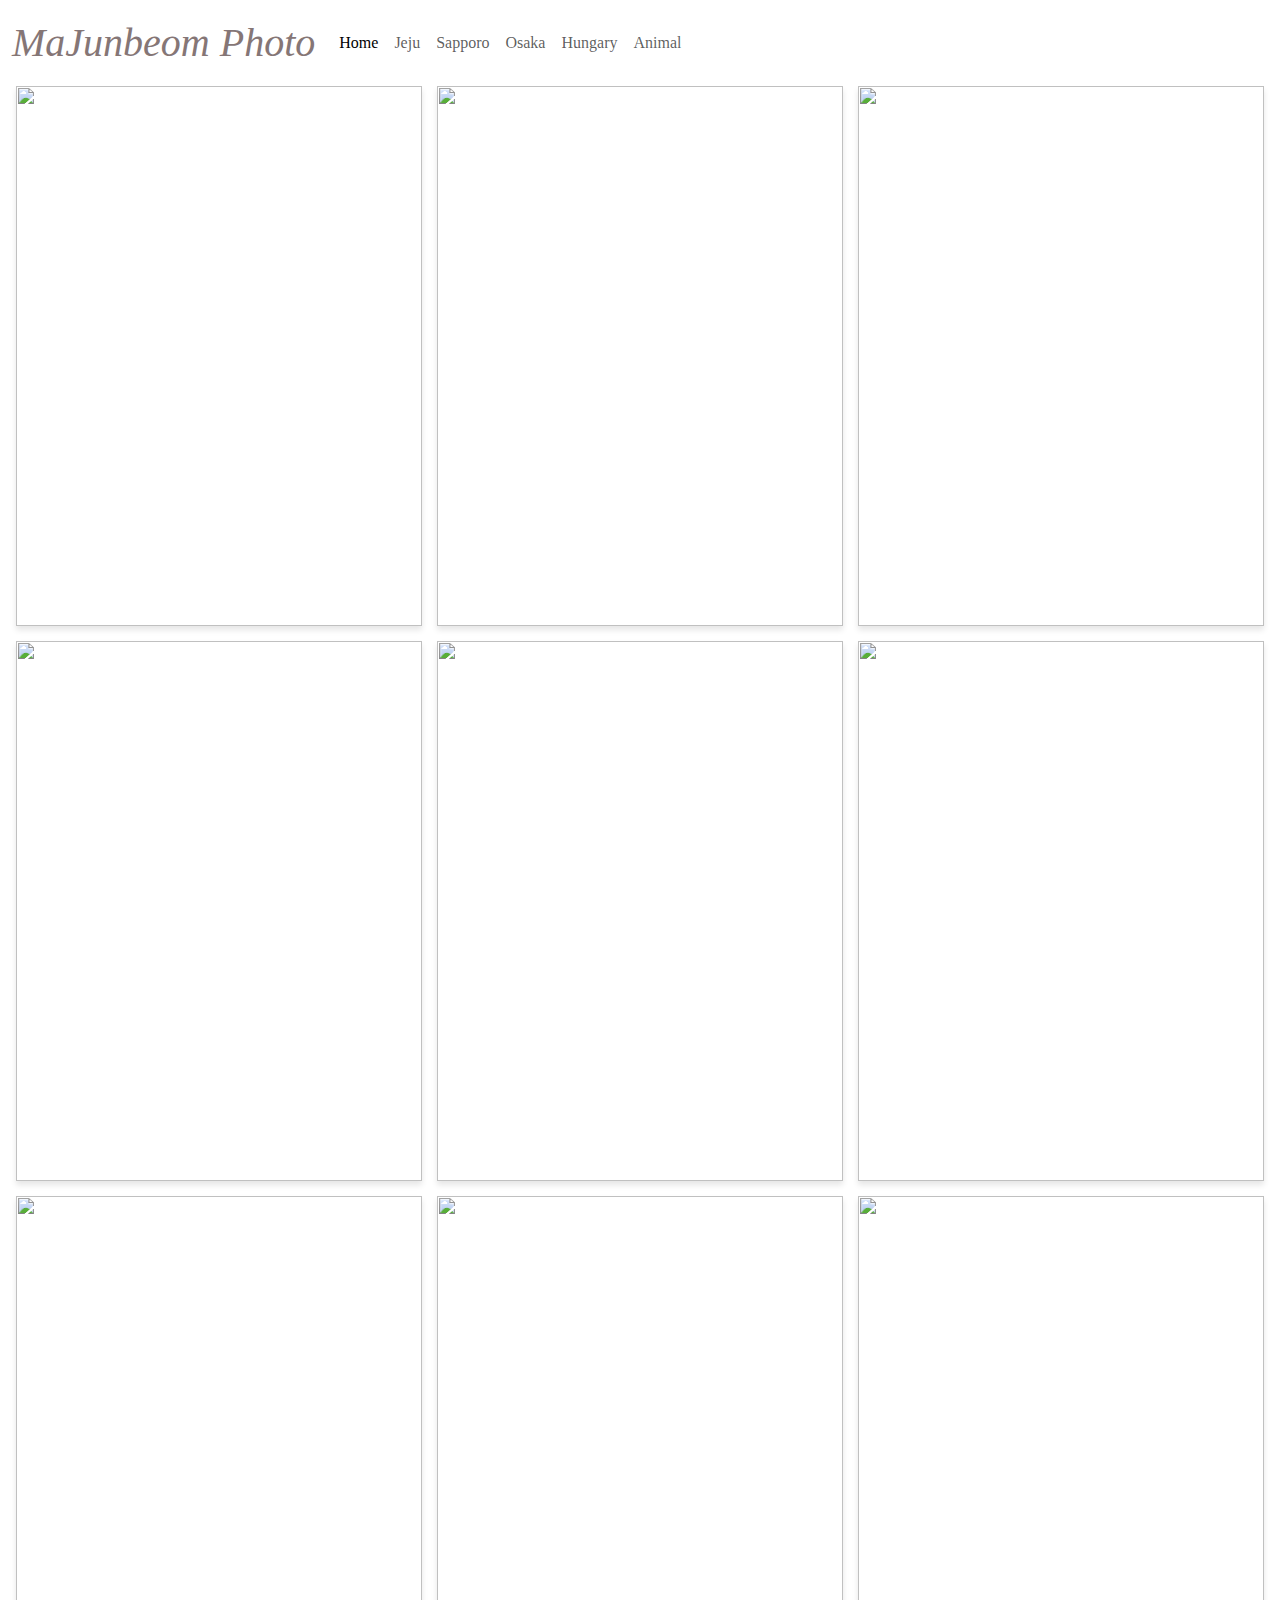
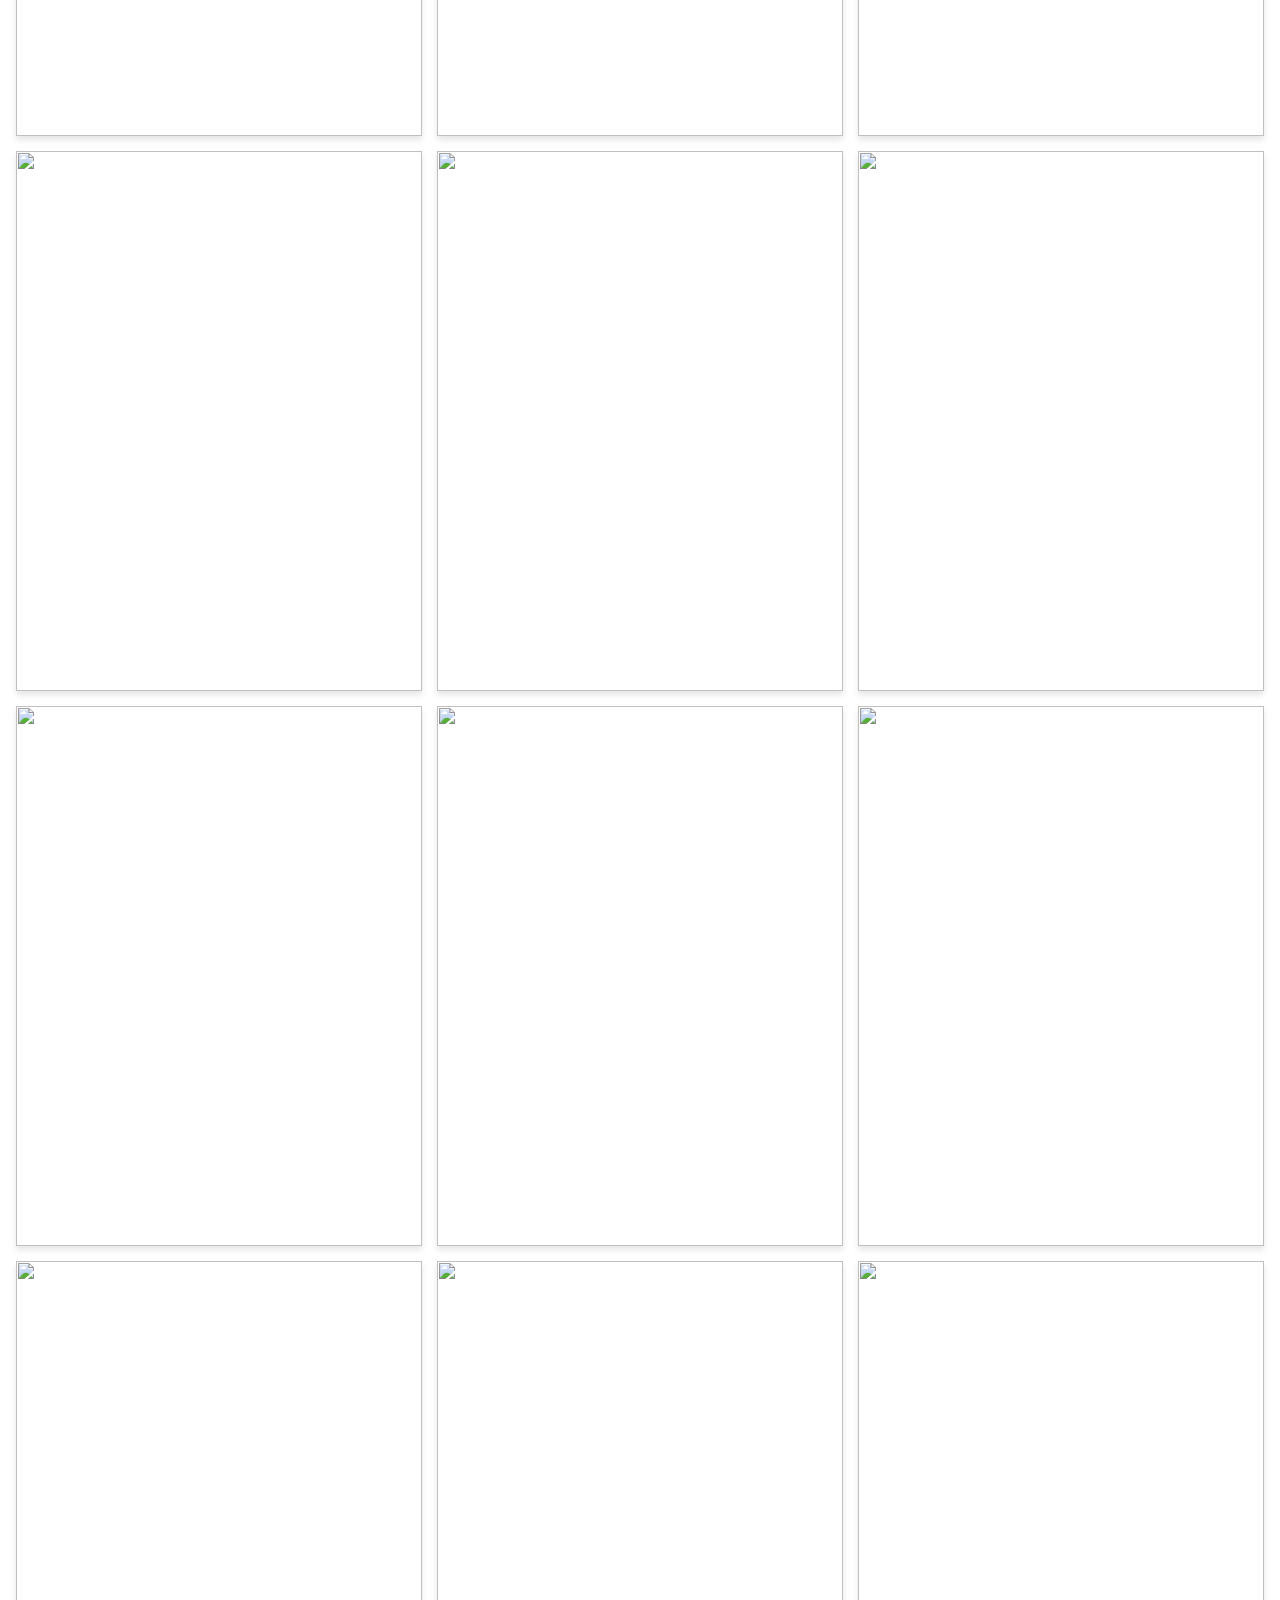
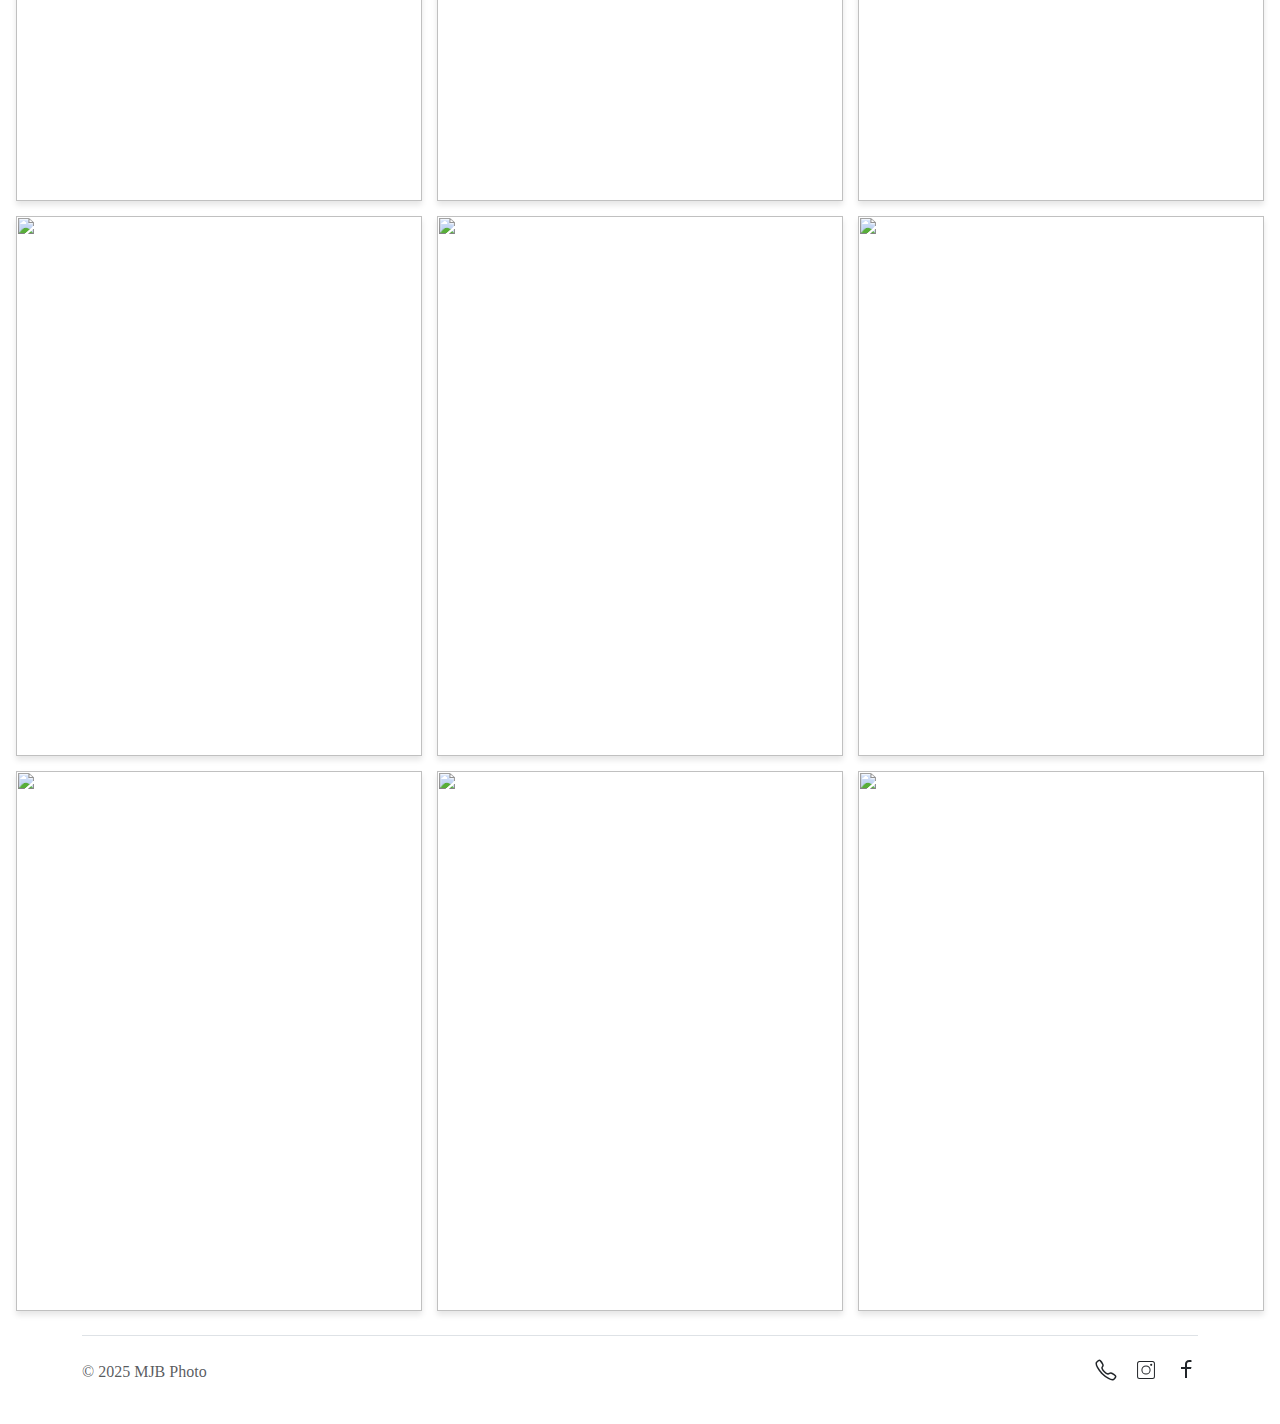
==== osaka.html @ d89d11c5 "gallery html,css upload" ====
<!DOCTYPE html>
<html lang="ko">
  <head>
    <meta charset="UTF-8" />
    <meta name="viewport" content="width=device-width, initial-scale=1.0" />
    <title>사진전 갤러리</title>

    <link
      href="https://cdn.jsdelivr.net/npm/bootstrap@5.3.3/dist/css/bootstrap.min.css"
      rel="stylesheet"
      integrity="sha384-QWTKZyjpPEjISv5WaRU9OFeRpok6YctnYmDr5pNlyT2bRjXh0JMhjY6hW+ALEwIH"
      crossorigin="anonymous"
    />
    <link rel="stylesheet" href="home.css" />
  </head>
  <body>
    <header>
      <nav class="navbar navbar-expand-lg bg-white">
        <div class="container-fluid">
          <a class="navbar-brand" href="mobileIndex.html">
            <i style="color: rgb(133, 118, 118); font-size: 30pt"
              >MaJunbeom Photo</i
            >
          </a>
          <button
            class="navbar-toggler"
            type="button"
            data-bs-toggle="collapse"
            data-bs-target="#navbarSupportedContent"
            aria-controls="navbarSupportedContent"
            aria-expanded="false"
            aria-label="Toggle navigation"
          >
            <span class="navbar-toggler-icon"></span>
          </button>
          <div class="collapse navbar-collapse" id="navbarSupportedContent">
            <ul class="navbar-nav me-auto mb-2 mb-lg-0">
              <li class="nav-item">
                <a
                  class="nav-link active"
                  aria-current="page"
                  href="mobileIndex.html"
                  >Home</a
                >
              </li>
              <li class="nav-item">
                <a class="nav-link" href="jeju.html">Jeju</a>
              </li>
              <li class="nav-item">
                <a class="nav-link" href="sapporo.html">Sapporo</a>
              </li>
              <li class="nav-item">
                <a class="nav-link" href="osaka.html">Osaka</a>
              </li>
              <li class="nav-item">
                <a class="nav-link" href="hungary.html">Hungary</a>
              </li>
              <li class="nav-item">
                <a class="nav-link" href="animal.html">Animal</a>
              </li>
            </ul>
          </div>
        </div>
      </nav>
    </header>
    <!-- 헤더끝 -->
    <main>
      <div id="gallery" class="gallery mb-3">
        <!-- 사진들은 JavaScript로 동적 생성 -->
      </div>
    </main>
    <!-- footer -->
    <div class="container">
      <footer
        class="d-flex flex-wrap justify-content-between align-items-center py-3 my-4 border-top"
      >
        <div class="col-md-4 d-flex align-items-center fs-footer">
          <span class="pt-2 mb-3 mb-md-0 text-muted align-items-center"
            >&copy; 2025 MJB Photo</span
          >
        </div>
        <ul class="nav col-md-4 justify-content-end list-unstyled d-flex">
          <li class="ms-3">
            <svg
              stroke="currentColor"
              fill="currentColor"
              stroke-width="0"
              viewBox="0 0 512 512"
              height="1.5rem"
              width="1.5rem"
              xmlns="http://www.w3.org/2000/svg"
            >
              <path
                fill="none"
                stroke-miterlimit="10"
                stroke-width="32"
                d="M451 374c-15.88-16-54.34-39.35-73-48.76-24.3-12.24-26.3-13.24-45.4.95-12.74 9.47-21.21 17.93-36.12 14.75s-47.31-21.11-75.68-49.39-47.34-61.62-50.53-76.48 5.41-23.23 14.79-36c13.22-18 12.22-21 .92-45.3-8.81-18.9-32.84-57-48.9-72.8C119.9 44 119.9 47 108.83 51.6A160.15 160.15 0 0 0 83 65.37C67 76 58.12 84.83 51.91 98.1s-9 44.38 23.07 102.64 54.57 88.05 101.14 134.49S258.5 406.64 310.85 436c64.76 36.27 89.6 29.2 102.91 23s22.18-15 32.83-31a159.09 159.09 0 0 0 13.8-25.8C465 391.17 468 391.17 451 374z"
              ></path>
            </svg>
          </li>
          <li class="ms-3">
            <svg
              stroke="currentColor"
              fill="currentColor"
              stroke-width="0"
              viewBox="0 0 24 24"
              height="1.5rem"
              width="1.5rem"
              xmlns="http://www.w3.org/2000/svg"
            >
              <g id="Instagram">
                <g>
                  <path
                    d="M18.437,20.937H5.563a2.5,2.5,0,0,1-2.5-2.5V5.563a2.5,2.5,0,0,1,2.5-2.5H18.437a2.5,2.5,0,0,1,2.5,2.5V18.437A2.5,2.5,0,0,1,18.437,20.937ZM5.563,4.063a1.5,1.5,0,0,0-1.5,1.5V18.437a1.5,1.5,0,0,0,1.5,1.5H18.437a1.5,1.5,0,0,0,1.5-1.5V5.563a1.5,1.5,0,0,0-1.5-1.5Z"
                  ></path>
                  <path
                    d="M12,16.594A4.595,4.595,0,1,1,16.6,12,4.6,4.6,0,0,1,12,16.594ZM12,8.4A3.595,3.595,0,1,0,15.6,12,3.6,3.6,0,0,0,12,8.4Z"
                  ></path>
                  <circle cx="17.2" cy="6.83" r="1.075"></circle>
                </g>
              </g>
            </svg>
          </li>
          <li class="ms-3">
            <svg
              stroke="currentColor"
              fill="currentColor"
              stroke-width="0"
              viewBox="0 0 24 24"
              height="1.5rem"
              width="1.5rem"
              xmlns="http://www.w3.org/2000/svg"
            >
              <path
                d="M13 9H17.5L17 11H13V20H11V11H7V9H11V7.12777C11 5.34473 11.1857 4.69816 11.5343 4.04631C11.8829 3.39446 12.3945 2.88288 13.0463 2.53427C13.6982 2.18565 14.3447 2 16.1278 2C16.6498 2 17.1072 2.05 17.5 2.15V4H16.1278C14.8041 4 14.401 4.07784 13.9895 4.29789C13.6862 4.46011 13.4601 4.68619 13.2979 4.98951C13.0778 5.40096 13 5.80407 13 7.12777V9Z"
              ></path>
            </svg>
          </li>
        </ul>
      </footer>
    </div>
    <!-- 라이트박스 -->
    <div id="lightbox">
      <span id="close-lightbox">&times;</span>
      <img id="lightbox-img" src="" alt="확대 이미지" />
    </div>

    <script>
      // 사진 데이터
      const photos = [
        {
          src: "img/osaka/osaka1.jpeg",
        },
        {
          src: "img/osaka/osaka2.jpeg",
        },
        {
          src: "img/osaka/osaka10.jpeg",
        },
        {
          src: "img/osaka/osaka6.jpeg",
        },
        {
          src: "img/osaka/osaka7.jpeg",
        },
        {
          src: "img/osaka/osaka8.jpeg",
        },
        {
          src: "img/osaka/osaka9.jpeg",
        },
        {
          src: "img/osaka/osaka11.jpeg",
        },
        {
          src: "img/osaka/osaka5.jpeg",
        },
        {
          src: "img/osaka/osaka12.jpeg",
        },
        {
          src: "img/osaka/osaka13.jpeg",
        },
        {
          src: "img/osaka/osaka14.jpeg",
        },
        {
          src: "img/osaka/osaka15.jpeg",
        },
        {
          src: "img/osaka/osaka16.jpeg",
        },
        {
          src: "img/osaka/osaka17.jpeg",
        },
        {
          src: "img/osaka/osaka18.jpeg",
        },
        {
          src: "img/osaka/osaka19.jpeg",
        },
        {
          src: "img/osaka/osaka20.jpeg",
        },
        {
          src: "img/osaka/osaka21.jpeg",
        },
        {
          src: "img/osaka/osaka22.jpeg",
        },
        {
          src: "img/osaka/osaka23.jpeg",
        },
        {
          src: "img/osaka/osaka24.jpeg",
        },
        {
          src: "img/osaka/osaka3.jpeg",
        },
        {
          src: "img/osaka/osaka4.jpeg",
        },
      ];

      // 갤러리 생성 함수
      function createGallery() {
        const galleryElement = document.getElementById("gallery");

        photos.forEach((photo) => {
          const photoItem = document.createElement("div");
          photoItem.classList.add("photo-item");

          const img = document.createElement("img");
          img.src = photo.src;

          photoItem.appendChild(img);

          // 라이트박스 기능 추가
          photoItem.addEventListener("click", () => openLightbox(photo.src));

          galleryElement.appendChild(photoItem);
        });
      }

      // 라이트박스 열기 함수
      function openLightbox(src) {
        const lightbox = document.getElementById("lightbox");
        const lightboxImg = document.getElementById("lightbox-img");

        lightboxImg.src = src;
        lightbox.style.display = "flex";
      }

      // 라이트박스 닫기 함수
      function closeLightbox() {
        const lightbox = document.getElementById("lightbox");
        lightbox.style.display = "none";
      }

      // 이벤트 리스너 설정
      document
        .getElementById("close-lightbox")
        .addEventListener("click", closeLightbox);

      // 페이지 로드 시 갤러리 생성
      window.addEventListener("load", createGallery);
    </script>
    <script
      src="https://cdn.jsdelivr.net/npm/bootstrap@5.3.3/dist/js/bootstrap.bundle.min.js"
      integrity="sha384-YvpcrYf0tY3lHB60NNkmXc5s9fDVZLESaAA55NDzOxhy9GkcIdslK1eN7N6jIeHz"
      crossorigin="anonymous"
    ></script>
  </body>
</html>
---- home.css ----
@font-face {
  font-family: 'Yak';
  src: url('https://fastly.jsdelivr.net/gh/projectnoonnu/noonfonts_2205-2@1.0/Yak.woff2') format('woff2');
  font-weight: normal;
  font-style: normal;
}

@font-face {
  font-family: 'NanumSquareNeoLight';
  src: url(https://hangeul.pstatic.net/hangeul_static/webfont/NanumSquareNeo/NanumSquareNeoTTF-aLt.eot);
  src: url(https://hangeul.pstatic.net/hangeul_static/webfont/NanumSquareNeo/NanumSquareNeoTTF-aLt.eot?#iefix) format("embedded-opentype"), url(https://hangeul.pstatic.net/hangeul_static/webfont/NanumSquareNeo/NanumSquareNeoTTF-aLt.woff) format("woff"), url(https://hangeul.pstatic.net/hangeul_static/webfont/NanumSquareNeo/NanumSquareNeoTTF-aLt.ttf) format("truetype");
}
@font-face {
  font-family: 'Cafe24Lovingu';
  src: url('https://fastly.jsdelivr.net/gh/projectnoonnu/2405-3@1.1/Cafe24Lovingu.woff2') format('woff2');
  font-weight: normal;
  font-style: normal;
}
body {
  font-family: 'NanumSquareNeoLight';
  font-size: 15pt;
}
.navbar-brand i{ 
  font-family: 'Cafe24Lovingu';
}
.navbar{
  font-size: 12pt;
}
.fs-footer{
  font-size: 12pt;
}

  

.gallery {
  display: grid;
  grid-template-columns: repeat(1, 1fr); /* 기본 1열 */
  grid-gap: 15px;
  padding: 0 1rem;
}
@media (min-width: 768px) {
  .gallery {
    grid-template-columns: repeat(2, 1fr); /* 화면 너비가 768px 이상일 때 2열 */
  }
}

@media (min-width: 1200px) {
  .gallery {
    grid-template-columns: repeat(3, 1fr); /* 화면 너비가 1200px 이상일 때 3열 */
  }
}
@media (min-width: 1400px) {
  .gallery {
    grid-template-columns: repeat(4, 1fr); /* 화면 너비가 1400px 이상일 때 4열 */
  }
}

.photo-item {
  background-color: white;
  box-shadow: 0 4px 6px rgba(0, 0, 0, 0.1);
  overflow: hidden;
  transition: transform 0.3s ease;
}
.photo-item:hover {
  transform: scale(1.05);
}
.photo-item img {
  width: 100%;
  height: 60vh;
  object-fit: cover;
}
/* .photo-details {
  padding: 15px;
}
.photo-details h3 {
  margin: 0 0 10px 0;
  color: #333;
}
.photo-details p {
  color: #666;
  margin: 0;
} */
#lightbox {
  display: none;
  position: fixed;
  top: 0;
  left: 0;
  width: 100%;
  height: 100%;
  background-color: rgba(0, 0, 0, 0.8);
  z-index: 1000;
  justify-content: center;
  align-items: center;
}
#lightbox-img {
  max-width: 90%;
  max-height: 90%;
}
#close-lightbox {
  position: absolute;
  top: 20px;
  right: 20px;
  color: white;
  font-size: 30px;
  cursor: pointer;
}
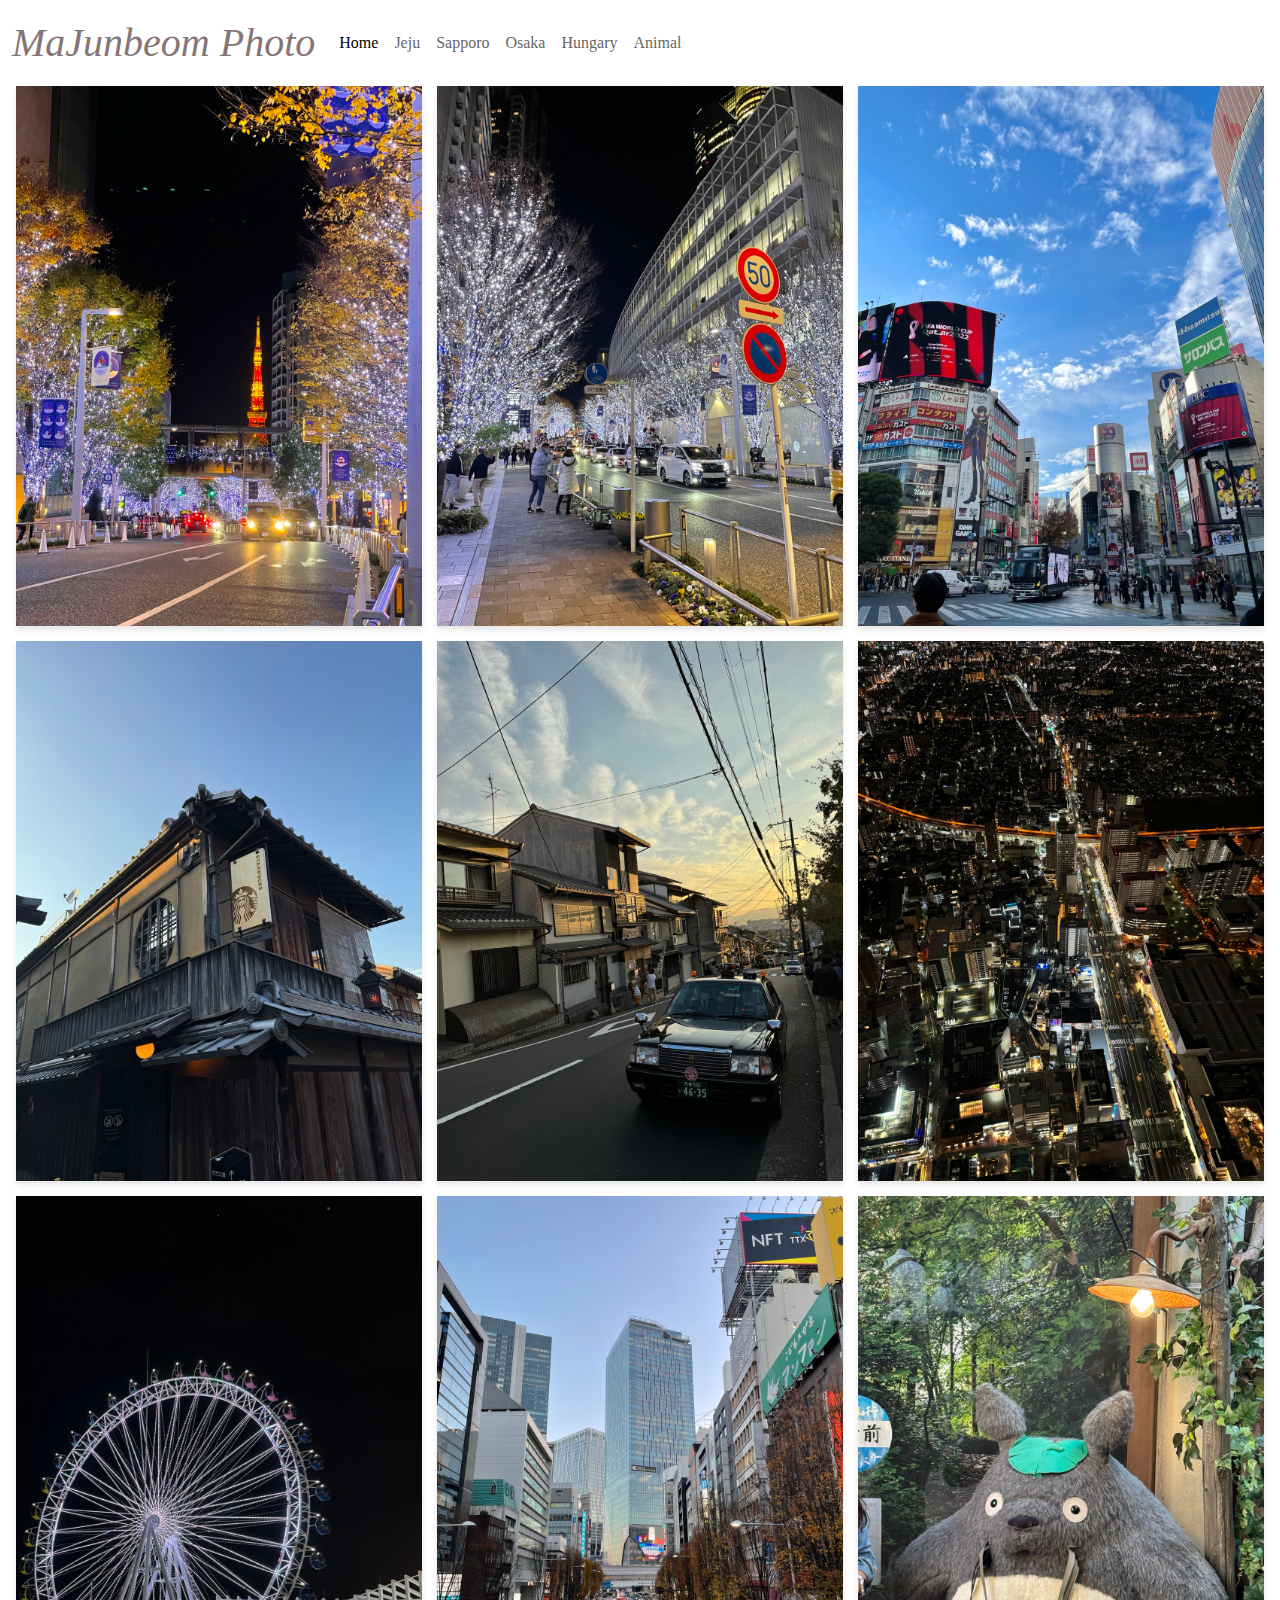
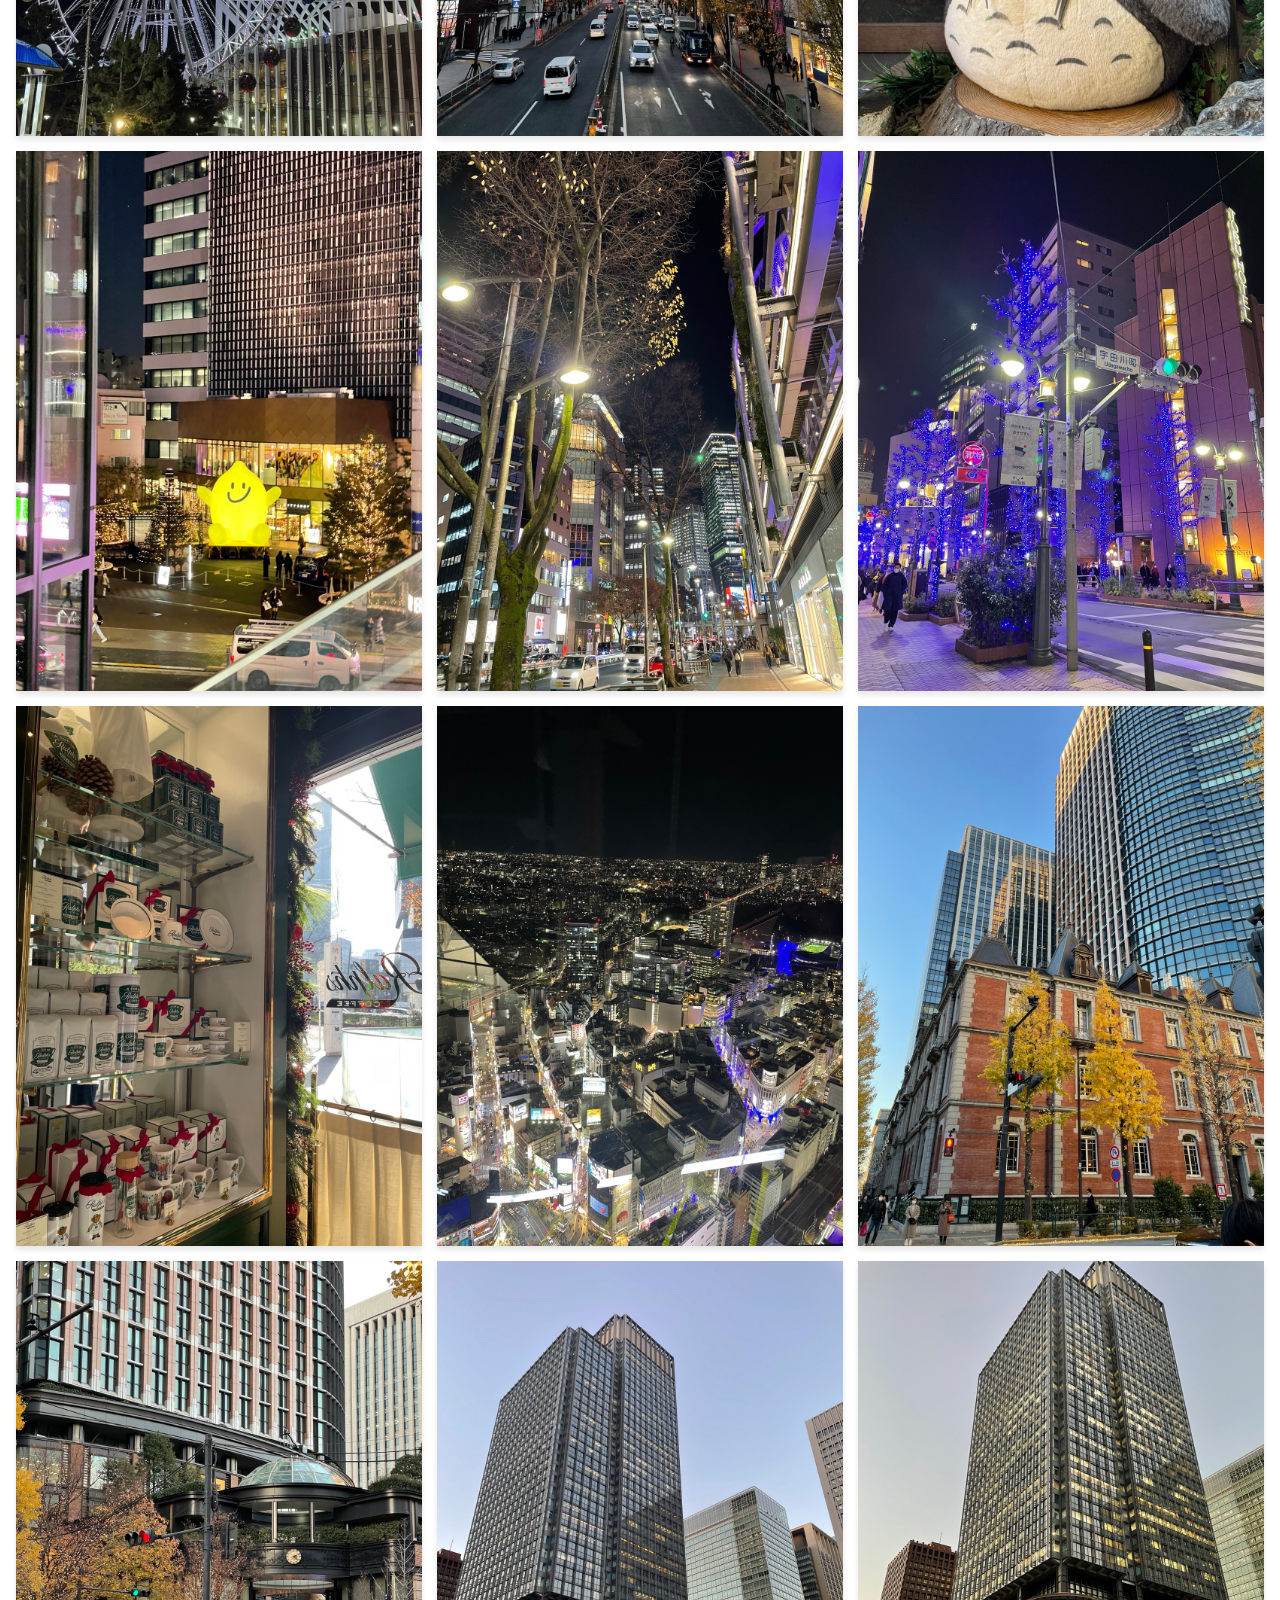
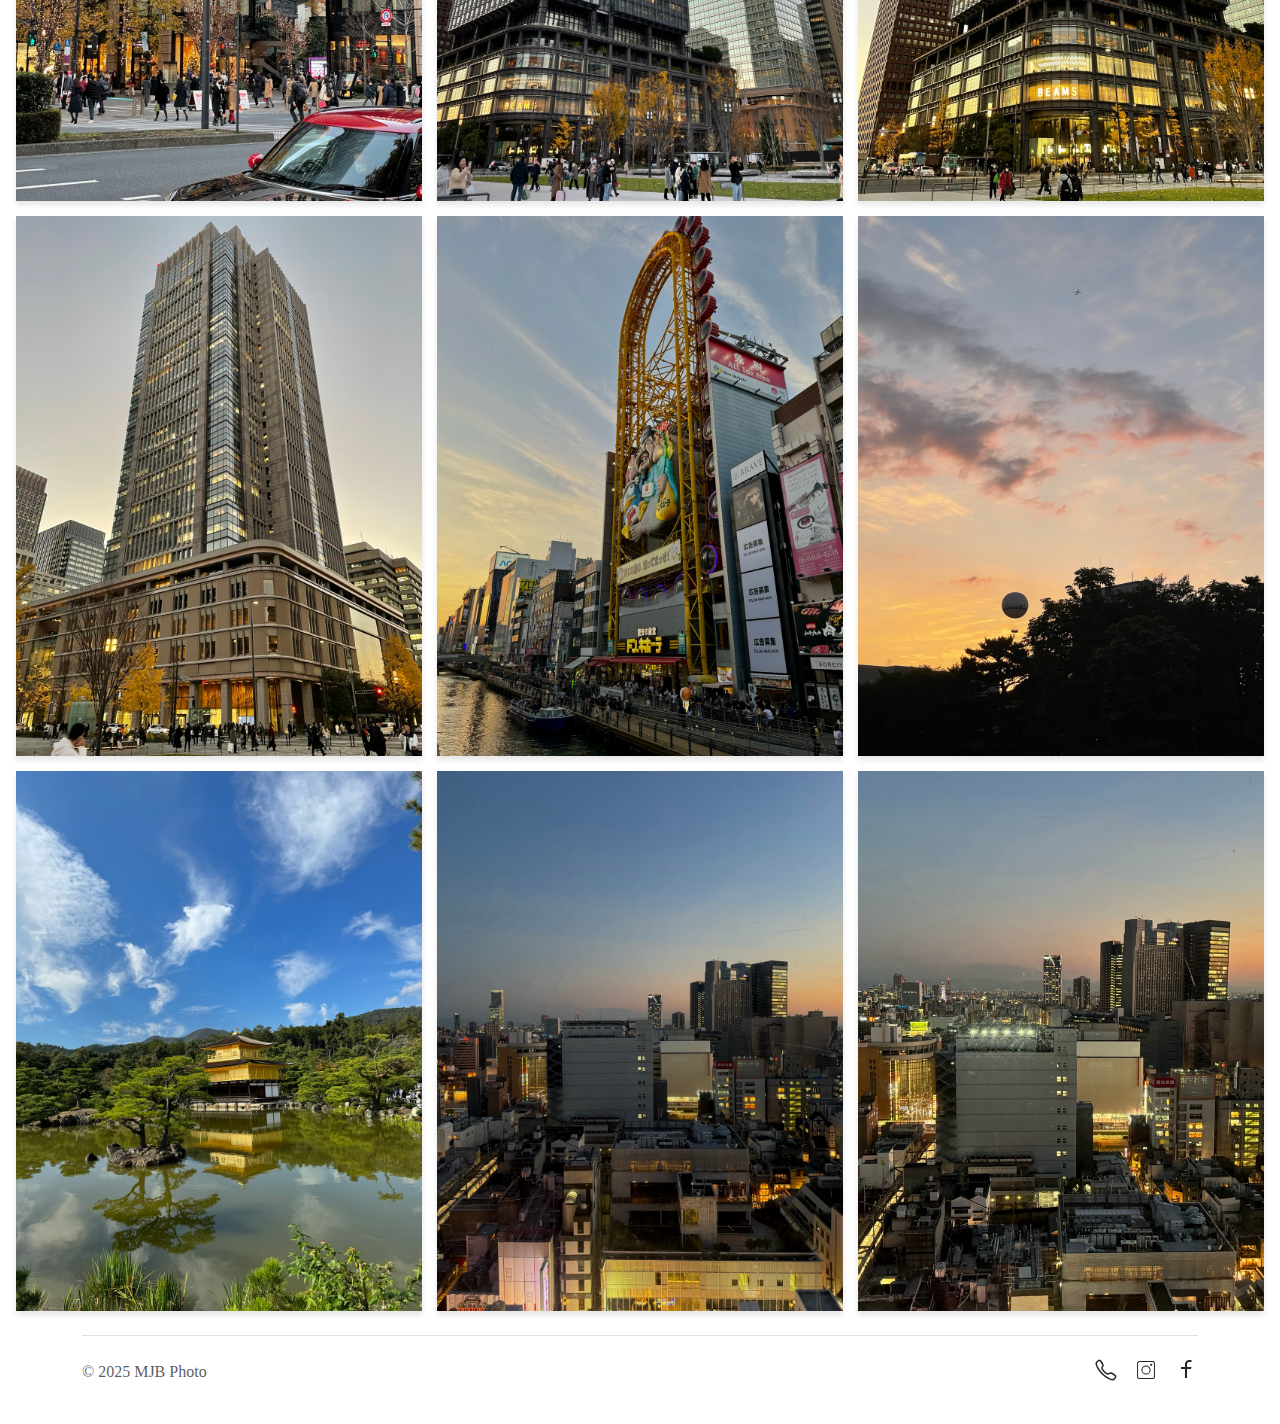
==== commit bac29af8: "MobileIndex.html -> index.html" ====
--- a/osaka.html
+++ b/osaka.html
@@ -17,7 +17,7 @@
     <header>
       <nav class="navbar navbar-expand-lg bg-white">
         <div class="container-fluid">
-          <a class="navbar-brand" href="mobileIndex.html">
+          <a class="navbar-brand" href="index.html">
             <i style="color: rgb(133, 118, 118); font-size: 30pt"
               >MaJunbeom Photo</i
             >
@@ -36,10 +36,7 @@
           <div class="collapse navbar-collapse" id="navbarSupportedContent">
             <ul class="navbar-nav me-auto mb-2 mb-lg-0">
               <li class="nav-item">
-                <a
-                  class="nav-link active"
-                  aria-current="page"
-                  href="mobileIndex.html"
+                <a class="nav-link active" aria-current="page" href="index.html"
                   >Home</a
                 >
               </li>
